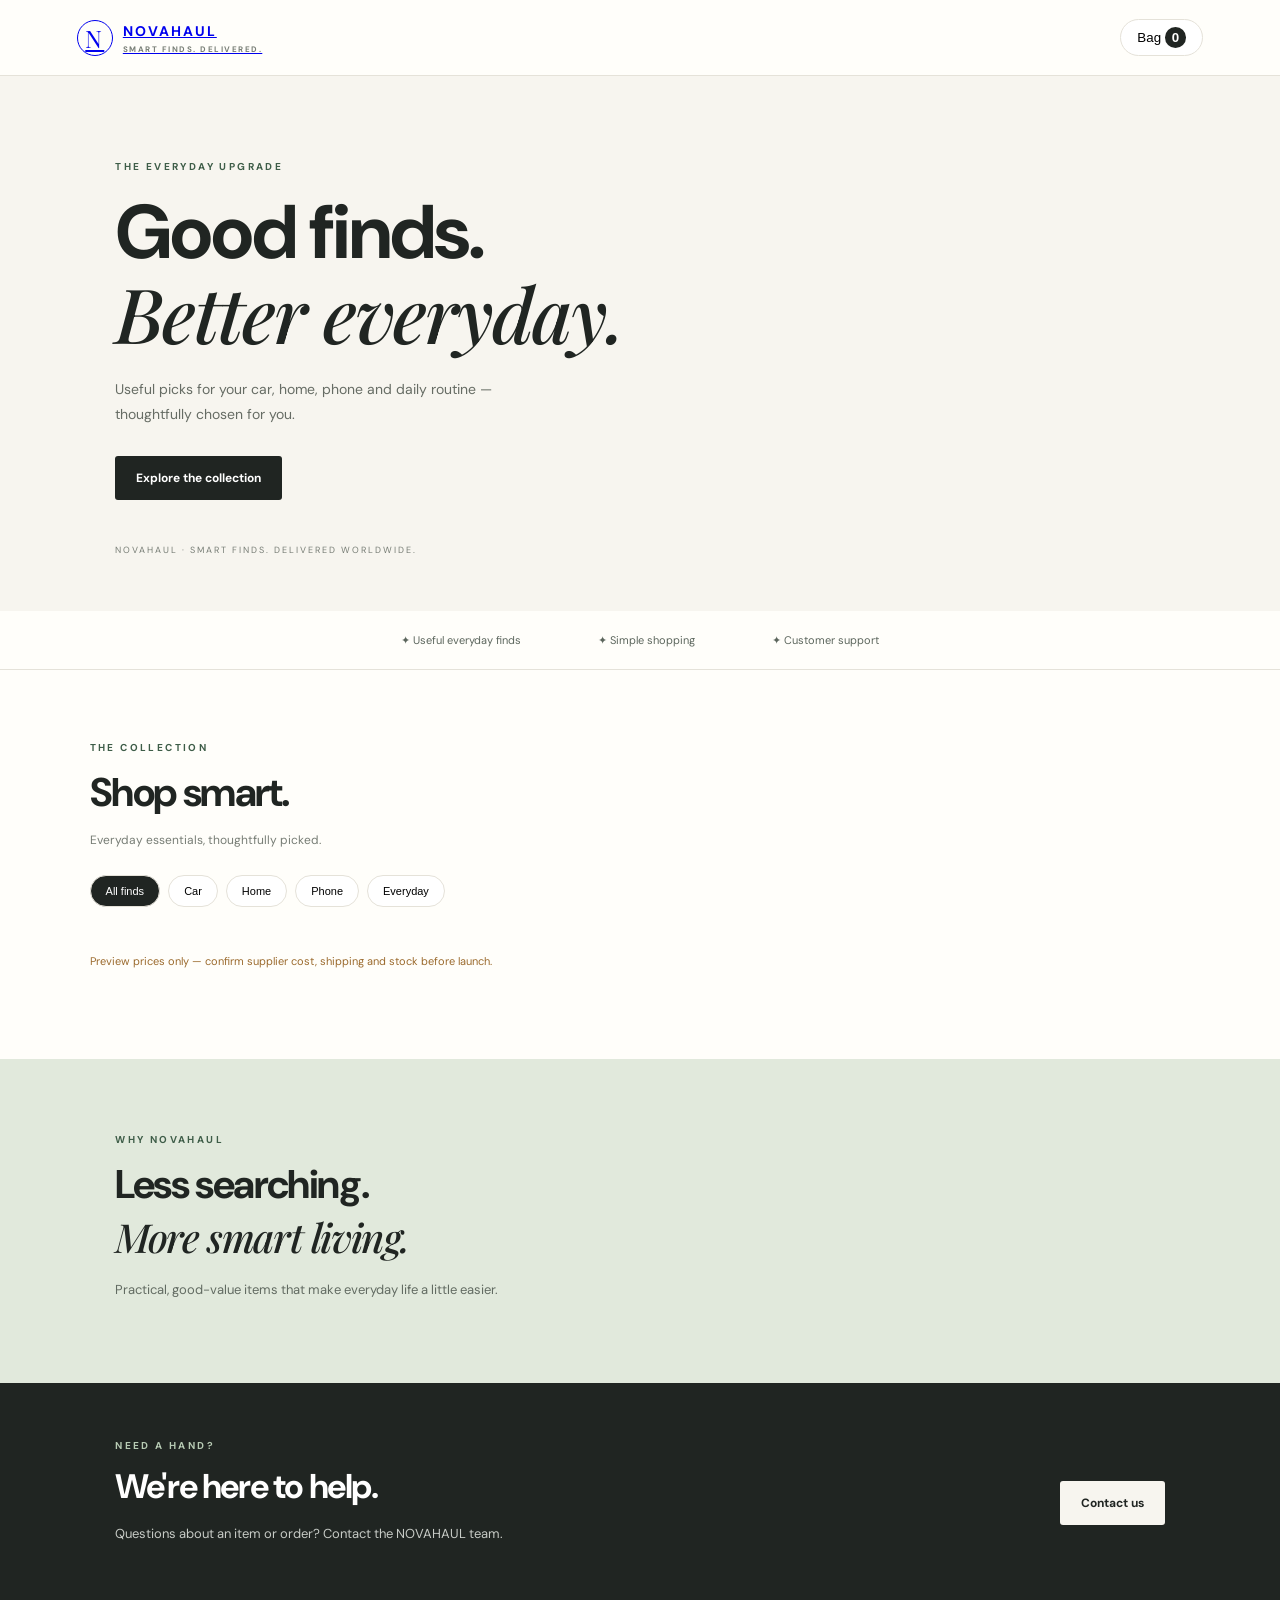
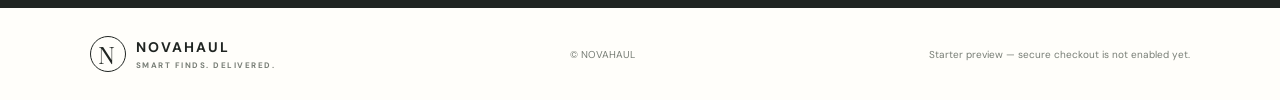
==== index.html @ 0d7da870 "Add files via upload" ====
<!doctype html><html lang="en"><head><meta charset="utf-8"><meta name="viewport" content="width=device-width,initial-scale=1"><title>NOVAHAUL | Smart Finds</title><link rel="stylesheet" href="styles.css"></head><body>
<header><a class="brand" href="#"><span class="logo">N</span><span>NOVAHAUL<small>SMART FINDS. DELIVERED.</small></span></a><button id="openCart">Bag <b id="count">0</b></button></header>
<section class="hero"><label>THE EVERYDAY UPGRADE</label><h1>Good finds.<br><i>Better everyday.</i></h1><p>Useful picks for your car, home, phone and daily routine — thoughtfully chosen for you.</p><a class="btn" href="#shop">Explore the collection</a><div class="tagline">NOVAHAUL · SMART FINDS. DELIVERED WORLDWIDE.</div></section>
<div class="perks"><span>✦ Useful everyday finds</span><span>✦ Simple shopping</span><span>✦ Customer support</span></div>
<main id="shop"><label>THE COLLECTION</label><h2>Shop smart.</h2><p class="muted">Everyday essentials, thoughtfully picked.</p><nav><button class="active" data-cat="All">All finds</button><button data-cat="Car">Car</button><button data-cat="Home">Home</button><button data-cat="Phone">Phone</button><button data-cat="Everyday">Everyday</button></nav><div id="products" class="grid"></div><p class="warning">Preview prices only — confirm supplier cost, shipping and stock before launch.</p></main>
<section class="about"><label>WHY NOVAHAUL</label><h2>Less searching.<br><i>More smart living.</i></h2><p>Practical, good-value items that make everyday life a little easier.</p></section>
<section class="contact"><div><label>NEED A HAND?</label><h2>We're here to help.</h2><p>Questions about an item or order? Contact the NOVAHAUL team.</p></div><a class="btn light" href="mailto:hello@novahaul.example">Contact us</a></section>
<footer><div class="brand"><span class="logo">N</span><span>NOVAHAUL<small>SMART FINDS. DELIVERED.</small></span></div><p>© <span id="year"></span> NOVAHAUL</p><small>Starter preview — secure checkout is not enabled yet.</small></footer>
<div id="shade" hidden></div><aside id="cart"><div class="carthead"><h2>Your bag</h2><button id="closeCart">✕</button></div><div id="items">Your bag is empty.</div><div class="total">Subtotal <b id="total">₦0</b></div><p class="muted">Secure checkout will be connected after payment and order storage are configured.</p><button class="btn" id="checkout">Continue</button></aside><script src="app.js"></script></body></html>
---- styles.css ----
@import url('https://fonts.googleapis.com/css2?family=DM+Sans:wght@400;500;600;700&family=Playfair+Display:ital,wght@0,500;1,500&display=swap');
:root{--ink:#202522;--muted:#777d75;--cream:#f7f5ef;--line:#e5e2d9;--green:#e1e9dc;--accent:#3e5d48}*{box-sizing:border-box}html{scroll-behavior:smooth}body{margin:0;color:var(--ink);background:#fffefa;font-family:'DM Sans',Arial,sans-serif}header{height:76px;padding:0 6vw;display:flex;align-items:center;justify-content:space-between;border-bottom:1px solid var(--line)}.brand{display:flex;align-items:center;gap:10px;font-size:14px;font-weight:700;letter-spacing:2px}.brand small{display:block;font-size:8px;color:var(--muted);letter-spacing:1.5px;margin-top:4px}.logo{width:36px;height:36px;border:1px solid;border-radius:50%;display:grid;place-items:center;font:24px 'Playfair Display',serif}header button{border:1px solid var(--line);border-radius:24px;background:white;padding:10px 16px}header b{background:var(--ink);color:white;border-radius:50%;padding:3px 7px}.hero{background:var(--cream);padding:78px 9vw 55px;min-height:425px}label{font-size:10px;letter-spacing:2.4px;color:var(--accent);font-weight:700}h1{font-size:clamp(44px,8vw,76px);line-height:1.05;letter-spacing:-2px;margin:18px 0}h1 i,h2 i{font-family:'Playfair Display',serif;font-weight:500}.hero p{max-width:440px;color:#666c64;line-height:1.8;font-size:14px}.btn{display:inline-block;background:var(--ink);color:white;border:0;padding:14px 21px;margin-top:15px;text-decoration:none;font-size:12px;font-weight:700;cursor:pointer;border-radius:3px}.tagline{font-size:9px;letter-spacing:2px;color:var(--muted);margin-top:44px}.perks{display:flex;justify-content:center;gap:6vw;padding:22px 5vw;border-bottom:1px solid var(--line);font-size:11px;color:#5c665d;flex-wrap:wrap}main{padding:65px 7vw 80px}h2{font-size:40px;letter-spacing:-1.4px;margin:10px 0}.muted{color:var(--muted);font-size:12px;line-height:1.7}nav{display:flex;gap:8px;flex-wrap:wrap;margin:25px 0}nav button{border:1px solid var(--line);background:white;border-radius:22px;padding:9px 15px;font-size:11px}nav button.active,nav button:hover{background:var(--ink);color:white}.grid{display:grid;grid-template-columns:repeat(3,minmax(0,1fr));gap:17px}.card{border:1px solid var(--line);background:white}.art{height:170px;background:linear-gradient(135deg,#f3f0e8,#e1e8dc);display:grid;place-items:center;font-size:50px}.info{padding:15px}.category{font-size:9px;letter-spacing:1.7px;color:var(--muted);text-transform:uppercase}.info h3{font-size:14px;margin:8px 0}.desc{font-size:11px;line-height:1.6;color:var(--muted);min-height:34px}.buy{display:flex;justify-content:space-between;align-items:center;gap:8px;margin-top:14px}.buy button{background:white;border:1px solid var(--ink);padding:9px;font-size:10px;font-weight:bold}.warning{font-size:11px;color:#9b6a2d;margin-top:22px}.about{background:var(--green);padding:68px 9vw}.about p,.contact p{max-width:420px;font-size:13px;line-height:1.8;color:#626b62}.contact{background:var(--ink);color:white;padding:50px 9vw;display:flex;align-items:center;justify-content:space-between;gap:20px}.contact label{color:#b7cbb4}.contact h2{font-size:34px}.contact p{color:#c7cbc6}.light{background:var(--cream);color:var(--ink)}footer{padding:28px 7vw;display:flex;align-items:center;justify-content:space-between;gap:15px;flex-wrap:wrap}footer p,footer>small{font-size:10px;color:var(--muted)}#shade{position:fixed;inset:0;background:#1118;z-index:4}#cart{position:fixed;z-index:5;right:0;top:0;width:min(400px,100%);height:100dvh;background:#fffefa;padding:23px;transform:translateX(105%);transition:.25s;display:flex;flex-direction:column}#cart.show{transform:translateX(0)}.carthead{display:flex;justify-content:space-between;align-items:center;border-bottom:1px solid var(--line)}.carthead h2{font-size:25px}.carthead button{border:0;background:none;font-size:20px}.cartline{display:flex;justify-content:space-between;padding:14px 0;border-bottom:1px solid var(--line);font-size:12px}.cartline button{border:0;background:none;color:#a44}.total{display:flex;justify-content:space-between;margin-top:auto;border-top:1px solid var(--line);padding-top:18px;font-size:14px}#cart .btn{width:100%}@media(max-width:650px){.hero{padding:60px 7vw 45px}.perks{gap:12px;font-size:10px}main{padding:50px 5vw}.grid{grid-template-columns:repeat(2,minmax(0,1fr));gap:10px}.art{height:130px;font-size:40px}.info{padding:11px}.info h3{font-size:12px}.buy{align-items:stretch;flex-direction:column}.buy button{width:100%}.about{padding:50px 7vw}.contact{padding:40px 7vw;align-items:flex-start;flex-direction:column}}
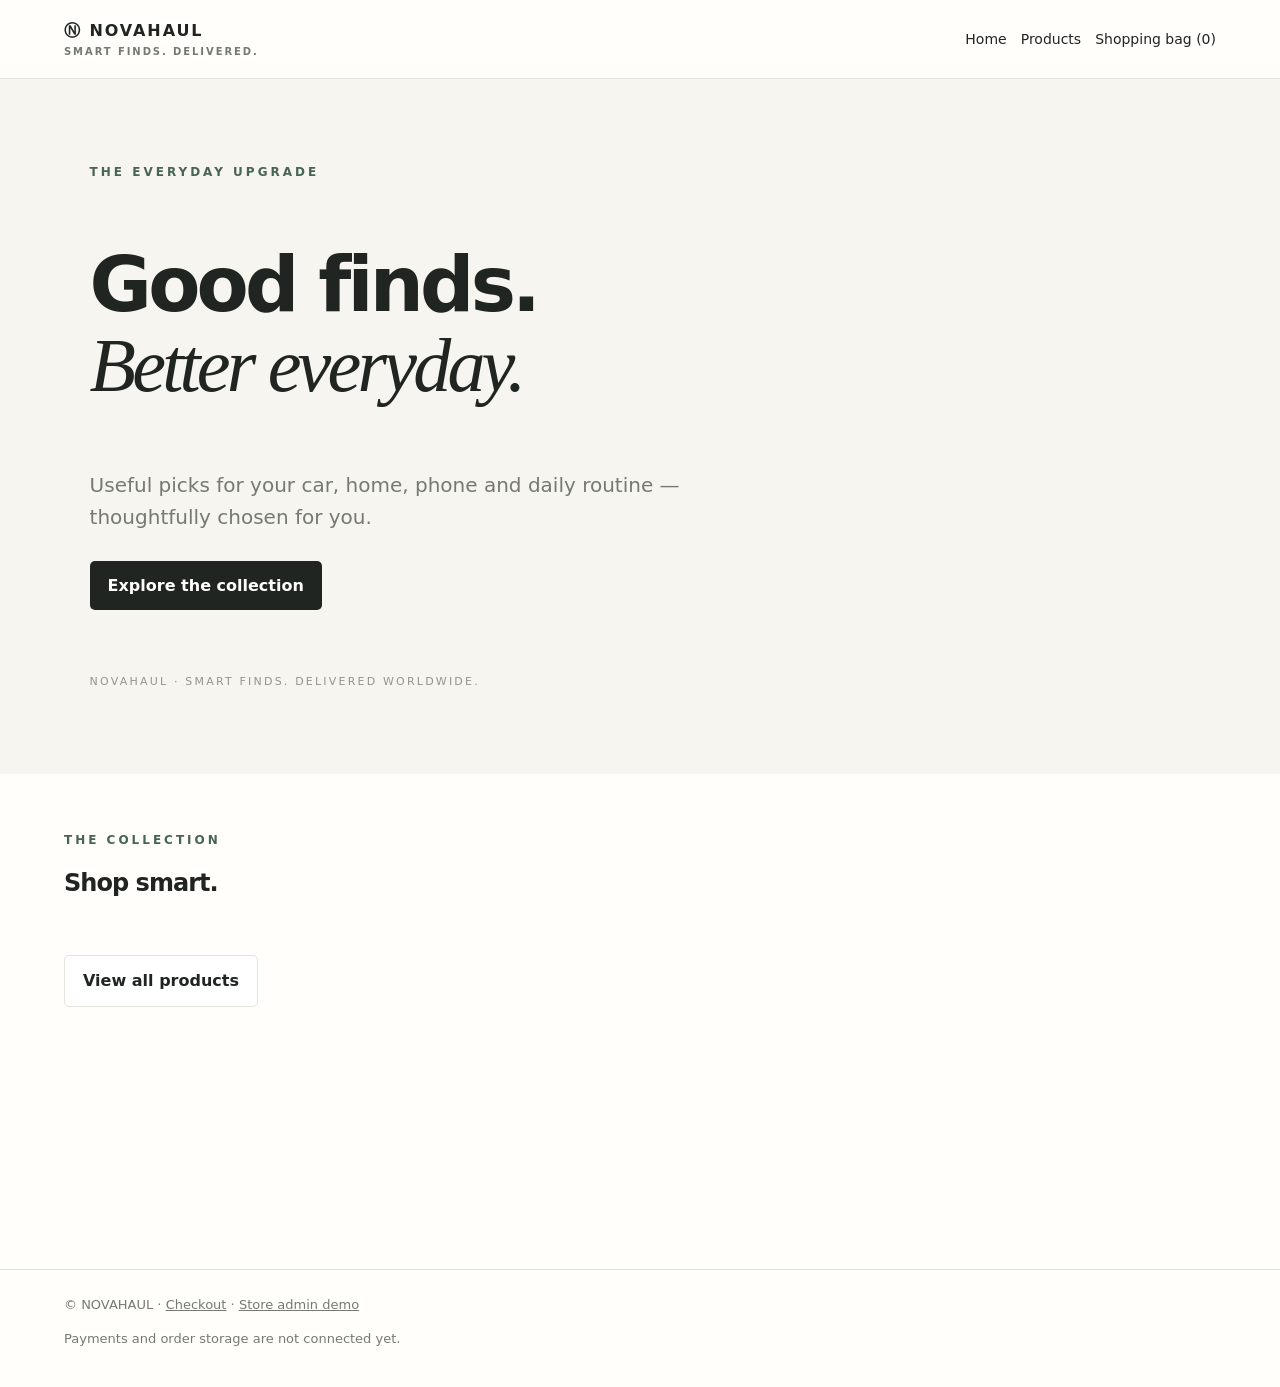
==== commit f5abdfea: "Add files via upload Update the site with this new files" ====
--- a/index.html
+++ b/index.html
@@ -1,9 +1 @@
-<!doctype html><html lang="en"><head><meta charset="utf-8"><meta name="viewport" content="width=device-width,initial-scale=1"><title>NOVAHAUL | Smart Finds</title><link rel="stylesheet" href="styles.css"></head><body>
-<header><a class="brand" href="#"><span class="logo">N</span><span>NOVAHAUL<small>SMART FINDS. DELIVERED.</small></span></a><button id="openCart">Bag <b id="count">0</b></button></header>
-<section class="hero"><label>THE EVERYDAY UPGRADE</label><h1>Good finds.<br><i>Better everyday.</i></h1><p>Useful picks for your car, home, phone and daily routine — thoughtfully chosen for you.</p><a class="btn" href="#shop">Explore the collection</a><div class="tagline">NOVAHAUL · SMART FINDS. DELIVERED WORLDWIDE.</div></section>
-<div class="perks"><span>✦ Useful everyday finds</span><span>✦ Simple shopping</span><span>✦ Customer support</span></div>
-<main id="shop"><label>THE COLLECTION</label><h2>Shop smart.</h2><p class="muted">Everyday essentials, thoughtfully picked.</p><nav><button class="active" data-cat="All">All finds</button><button data-cat="Car">Car</button><button data-cat="Home">Home</button><button data-cat="Phone">Phone</button><button data-cat="Everyday">Everyday</button></nav><div id="products" class="grid"></div><p class="warning">Preview prices only — confirm supplier cost, shipping and stock before launch.</p></main>
-<section class="about"><label>WHY NOVAHAUL</label><h2>Less searching.<br><i>More smart living.</i></h2><p>Practical, good-value items that make everyday life a little easier.</p></section>
-<section class="contact"><div><label>NEED A HAND?</label><h2>We're here to help.</h2><p>Questions about an item or order? Contact the NOVAHAUL team.</p></div><a class="btn light" href="mailto:hello@novahaul.example">Contact us</a></section>
-<footer><div class="brand"><span class="logo">N</span><span>NOVAHAUL<small>SMART FINDS. DELIVERED.</small></span></div><p>© <span id="year"></span> NOVAHAUL</p><small>Starter preview — secure checkout is not enabled yet.</small></footer>
-<div id="shade" hidden></div><aside id="cart"><div class="carthead"><h2>Your bag</h2><button id="closeCart">✕</button></div><div id="items">Your bag is empty.</div><div class="total">Subtotal <b id="total">₦0</b></div><p class="muted">Secure checkout will be connected after payment and order storage are configured.</p><button class="btn" id="checkout">Continue</button></aside><script src="app.js"></script></body></html>+<!doctype html><html><head><meta charset="utf-8"><meta name="viewport" content="width=device-width,initial-scale=1"><title>NOVAHAUL</title><link rel="stylesheet" href="styles.css"></head><body><header><a href="index.html" class="brand">Ⓝ NOVAHAUL <small>SMART FINDS. DELIVERED.</small></a><nav><a href="index.html">Home</a><a href="products.html">Products</a><a href="cart.html">Shopping bag (<span id="bagCount">0</span>)</a></nav></header><section class="hero"><p class="eyebrow">THE EVERYDAY UPGRADE</p><h1>Good finds.<br><em>Better everyday.</em></h1><p>Useful picks for your car, home, phone and daily routine — thoughtfully chosen for you.</p><a class="button" href="products.html">Explore the collection</a><p class="tagline">NOVAHAUL · SMART FINDS. DELIVERED WORLDWIDE.</p></section><main><p class="eyebrow">THE COLLECTION</p><h2>Shop smart.</h2><div id="featured" class="grid"></div><a class="button secondary" href="products.html">View all products</a></main><footer>© NOVAHAUL · <a href="checkout.html">Checkout</a> · <a href="admin.html">Store admin demo</a><p>Payments and order storage are not connected yet.</p></footer><script src="app.js"></script></body></html>
--- a/styles.css
+++ b/styles.css
@@ -1,2 +1 @@
-@import url('https://fonts.googleapis.com/css2?family=DM+Sans:wght@400;500;600;700&family=Playfair+Display:ital,wght@0,500;1,500&display=swap');
-:root{--ink:#202522;--muted:#777d75;--cream:#f7f5ef;--line:#e5e2d9;--green:#e1e9dc;--accent:#3e5d48}*{box-sizing:border-box}html{scroll-behavior:smooth}body{margin:0;color:var(--ink);background:#fffefa;font-family:'DM Sans',Arial,sans-serif}header{height:76px;padding:0 6vw;display:flex;align-items:center;justify-content:space-between;border-bottom:1px solid var(--line)}.brand{display:flex;align-items:center;gap:10px;font-size:14px;font-weight:700;letter-spacing:2px}.brand small{display:block;font-size:8px;color:var(--muted);letter-spacing:1.5px;margin-top:4px}.logo{width:36px;height:36px;border:1px solid;border-radius:50%;display:grid;place-items:center;font:24px 'Playfair Display',serif}header button{border:1px solid var(--line);border-radius:24px;background:white;padding:10px 16px}header b{background:var(--ink);color:white;border-radius:50%;padding:3px 7px}.hero{background:var(--cream);padding:78px 9vw 55px;min-height:425px}label{font-size:10px;letter-spacing:2.4px;color:var(--accent);font-weight:700}h1{font-size:clamp(44px,8vw,76px);line-height:1.05;letter-spacing:-2px;margin:18px 0}h1 i,h2 i{font-family:'Playfair Display',serif;font-weight:500}.hero p{max-width:440px;color:#666c64;line-height:1.8;font-size:14px}.btn{display:inline-block;background:var(--ink);color:white;border:0;padding:14px 21px;margin-top:15px;text-decoration:none;font-size:12px;font-weight:700;cursor:pointer;border-radius:3px}.tagline{font-size:9px;letter-spacing:2px;color:var(--muted);margin-top:44px}.perks{display:flex;justify-content:center;gap:6vw;padding:22px 5vw;border-bottom:1px solid var(--line);font-size:11px;color:#5c665d;flex-wrap:wrap}main{padding:65px 7vw 80px}h2{font-size:40px;letter-spacing:-1.4px;margin:10px 0}.muted{color:var(--muted);font-size:12px;line-height:1.7}nav{display:flex;gap:8px;flex-wrap:wrap;margin:25px 0}nav button{border:1px solid var(--line);background:white;border-radius:22px;padding:9px 15px;font-size:11px}nav button.active,nav button:hover{background:var(--ink);color:white}.grid{display:grid;grid-template-columns:repeat(3,minmax(0,1fr));gap:17px}.card{border:1px solid var(--line);background:white}.art{height:170px;background:linear-gradient(135deg,#f3f0e8,#e1e8dc);display:grid;place-items:center;font-size:50px}.info{padding:15px}.category{font-size:9px;letter-spacing:1.7px;color:var(--muted);text-transform:uppercase}.info h3{font-size:14px;margin:8px 0}.desc{font-size:11px;line-height:1.6;color:var(--muted);min-height:34px}.buy{display:flex;justify-content:space-between;align-items:center;gap:8px;margin-top:14px}.buy button{background:white;border:1px solid var(--ink);padding:9px;font-size:10px;font-weight:bold}.warning{font-size:11px;color:#9b6a2d;margin-top:22px}.about{background:var(--green);padding:68px 9vw}.about p,.contact p{max-width:420px;font-size:13px;line-height:1.8;color:#626b62}.contact{background:var(--ink);color:white;padding:50px 9vw;display:flex;align-items:center;justify-content:space-between;gap:20px}.contact label{color:#b7cbb4}.contact h2{font-size:34px}.contact p{color:#c7cbc6}.light{background:var(--cream);color:var(--ink)}footer{padding:28px 7vw;display:flex;align-items:center;justify-content:space-between;gap:15px;flex-wrap:wrap}footer p,footer>small{font-size:10px;color:var(--muted)}#shade{position:fixed;inset:0;background:#1118;z-index:4}#cart{position:fixed;z-index:5;right:0;top:0;width:min(400px,100%);height:100dvh;background:#fffefa;padding:23px;transform:translateX(105%);transition:.25s;display:flex;flex-direction:column}#cart.show{transform:translateX(0)}.carthead{display:flex;justify-content:space-between;align-items:center;border-bottom:1px solid var(--line)}.carthead h2{font-size:25px}.carthead button{border:0;background:none;font-size:20px}.cartline{display:flex;justify-content:space-between;padding:14px 0;border-bottom:1px solid var(--line);font-size:12px}.cartline button{border:0;background:none;color:#a44}.total{display:flex;justify-content:space-between;margin-top:auto;border-top:1px solid var(--line);padding-top:18px;font-size:14px}#cart .btn{width:100%}@media(max-width:650px){.hero{padding:60px 7vw 45px}.perks{gap:12px;font-size:10px}main{padding:50px 5vw}.grid{grid-template-columns:repeat(2,minmax(0,1fr));gap:10px}.art{height:130px;font-size:40px}.info{padding:11px}.info h3{font-size:12px}.buy{align-items:stretch;flex-direction:column}.buy button{width:100%}.about{padding:50px 7vw}.contact{padding:40px 7vw;align-items:flex-start;flex-direction:column}}+:root{--ink:#202522;--muted:#747a73;--cream:#f6f5ef;--green:#486454;--line:#e5e3db}*{box-sizing:border-box}body{margin:0;background:#fffefa;color:var(--ink);font:16px/1.6 system-ui,sans-serif}header{display:flex;justify-content:space-between;align-items:center;gap:14px;padding:18px 5%;border-bottom:1px solid var(--line);flex-wrap:wrap}.brand{font-weight:800;letter-spacing:.12em;color:var(--ink);text-decoration:none}.brand small{display:block;font-size:10px;color:var(--muted)}nav{display:flex;gap:14px;flex-wrap:wrap}a{color:inherit}nav a{text-decoration:none;font-size:14px}.hero{background:var(--cream);padding:8vh 7%;min-height:480px}.eyebrow{font-size:12px;letter-spacing:.25em;color:var(--green);font-weight:800}.hero h1{font-size:clamp(42px,8vw,76px);line-height:1.05;letter-spacing:-.05em}.hero em{font-family:Georgia,serif;font-weight:500}.hero p:not(.eyebrow):not(.tagline){font-size:20px;color:var(--muted);max-width:650px}.tagline{margin-top:55px;color:#92968f;font-size:11px;letter-spacing:.2em}.button{display:inline-block;background:var(--ink);color:white;text-decoration:none;padding:12px 18px;border:0;border-radius:5px;font-weight:700;cursor:pointer;margin:8px 5px 8px 0}.secondary{background:white;color:var(--ink);border:1px solid var(--line)}main{padding:45px 5%;min-height:55vh}h1,h2{letter-spacing:-.04em;line-height:1.15}.grid{display:grid;grid-template-columns:repeat(auto-fit,minmax(210px,1fr));gap:18px;margin:25px 0}.card{border:1px solid var(--line);border-radius:8px;overflow:hidden}.product-image{height:150px;background:var(--cream);display:grid;place-items:center;color:var(--green);font-size:40px}.product-image img{width:100%;height:100%;object-fit:cover}.card-body{padding:14px}.card h3{margin:0}.muted,.card p{color:var(--muted);font-size:14px}.price{font-size:18px;font-weight:800}input,select,textarea{display:block;width:100%;padding:12px;border:1px solid #d9d8d0;border-radius:5px;margin:6px 0 14px;font:inherit}label{font-weight:650;font-size:14px}.narrow{max-width:700px;margin:auto}.warning{background:#fff5df;border:1px solid #efd8a1;padding:14px;border-radius:7px;margin:18px 0}.cart-row,.admin-row{display:flex;align-items:center;justify-content:space-between;gap:10px;padding:14px 0;border-bottom:1px solid var(--line);flex-wrap:wrap}.cart-row input{width:70px;margin:0}.small-btn{padding:7px 10px;background:white;border:1px solid var(--line);border-radius:4px}.empty{padding:20px;background:var(--cream)}footer{padding:25px 5%;border-top:1px solid var(--line);color:var(--muted);font-size:13px}@media(max-width:600px){.hero{padding-top:45px}}
